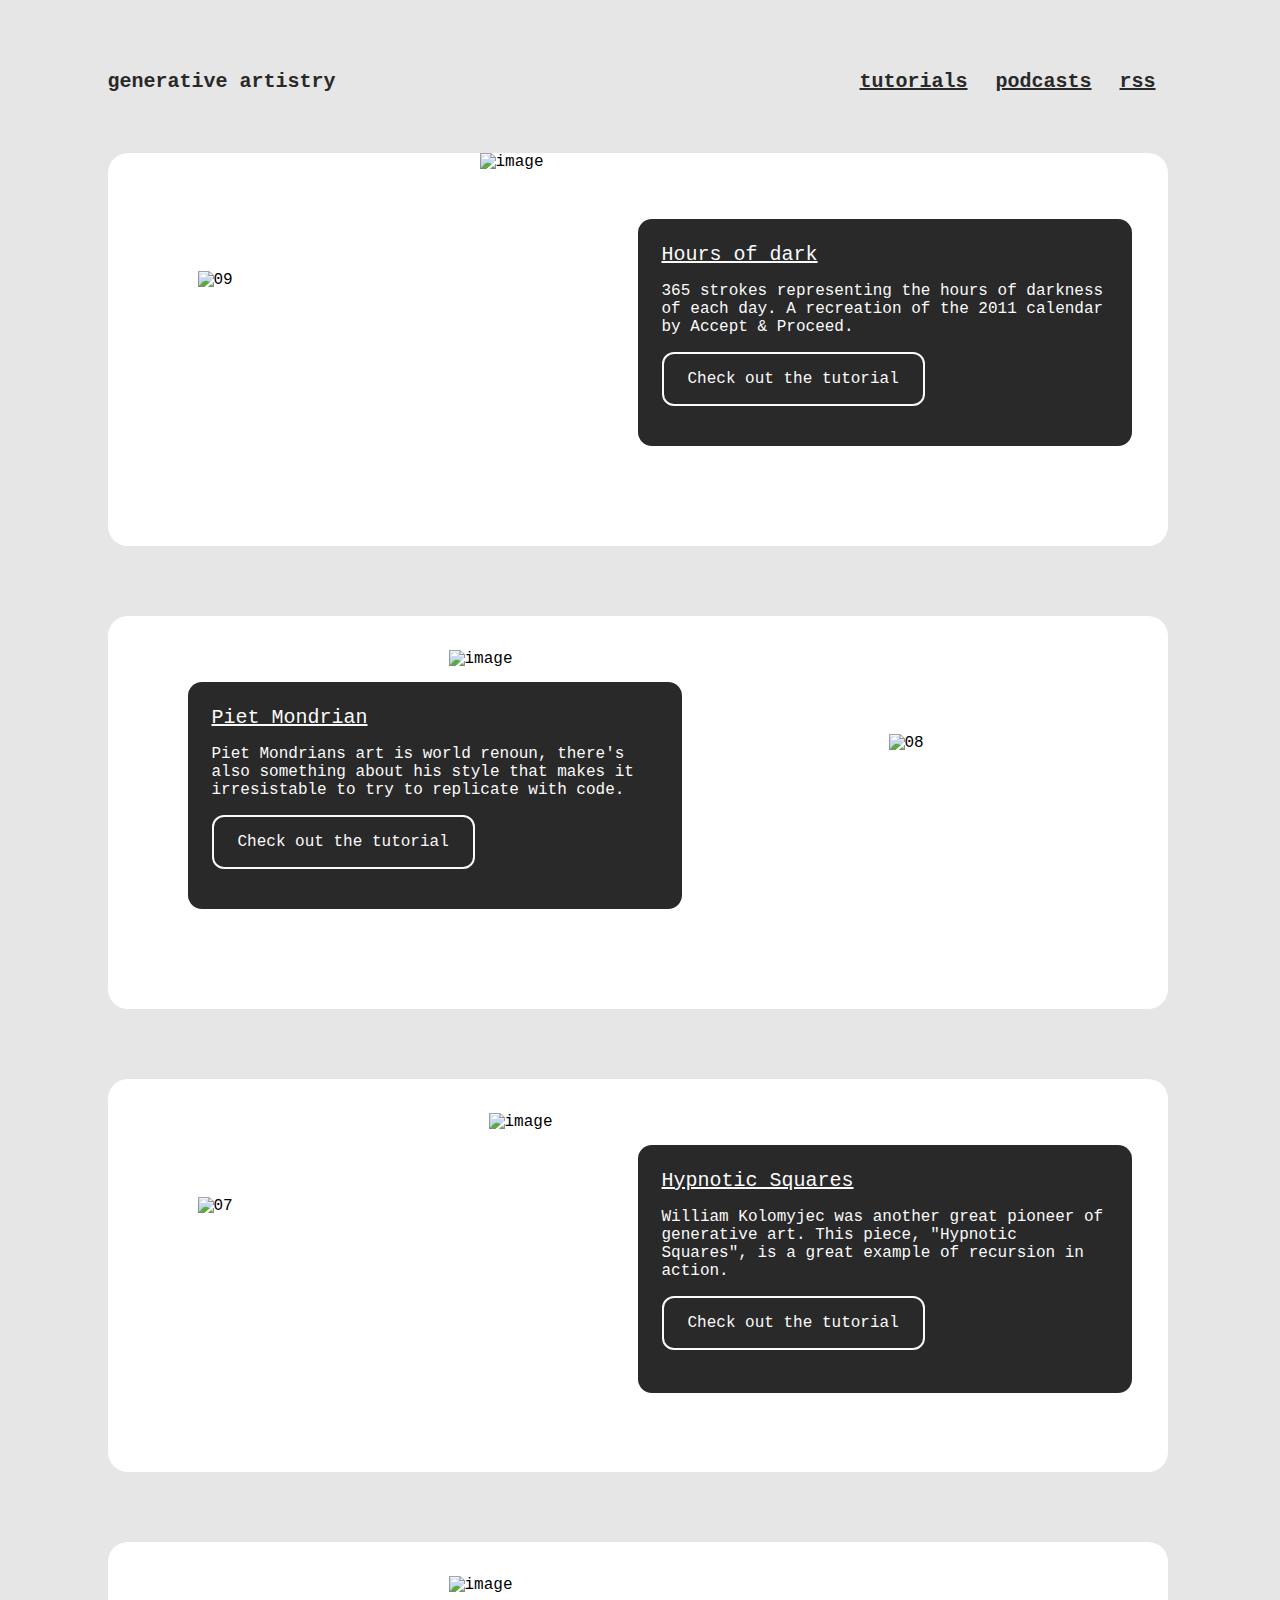
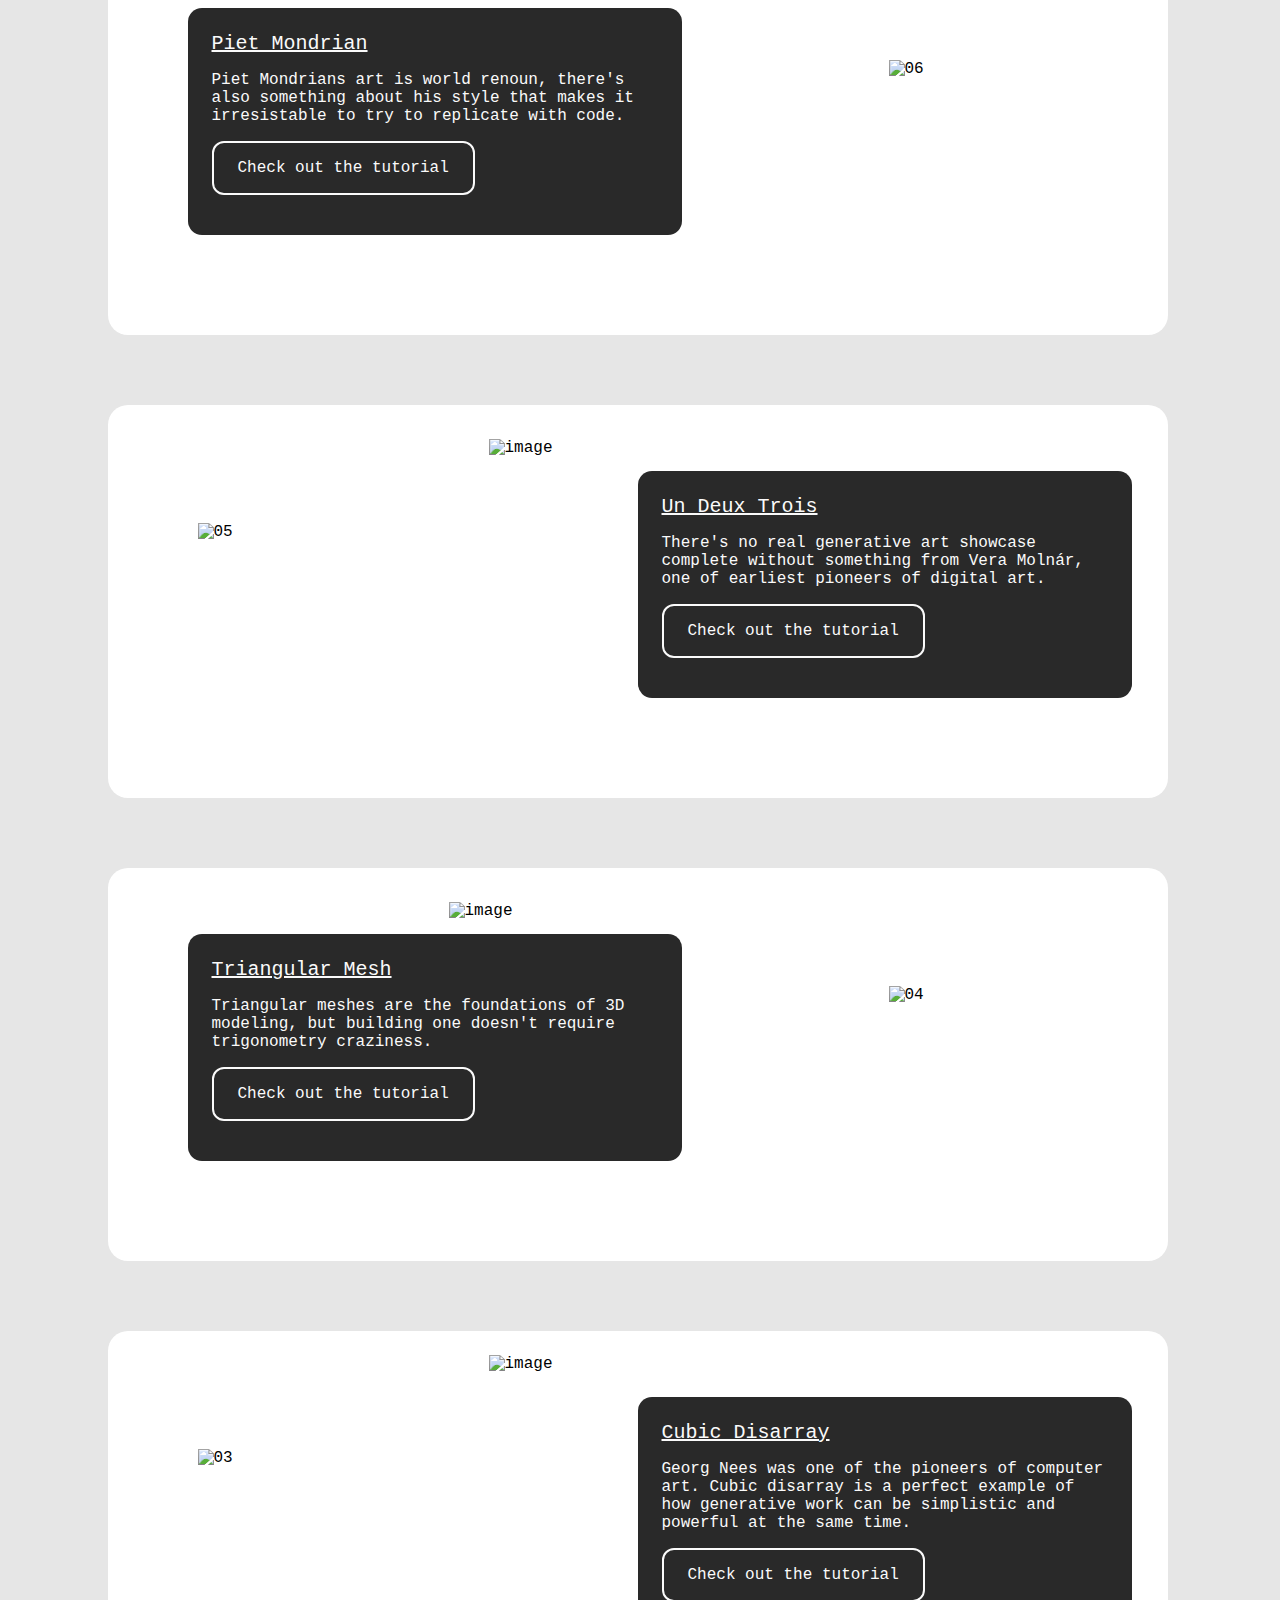
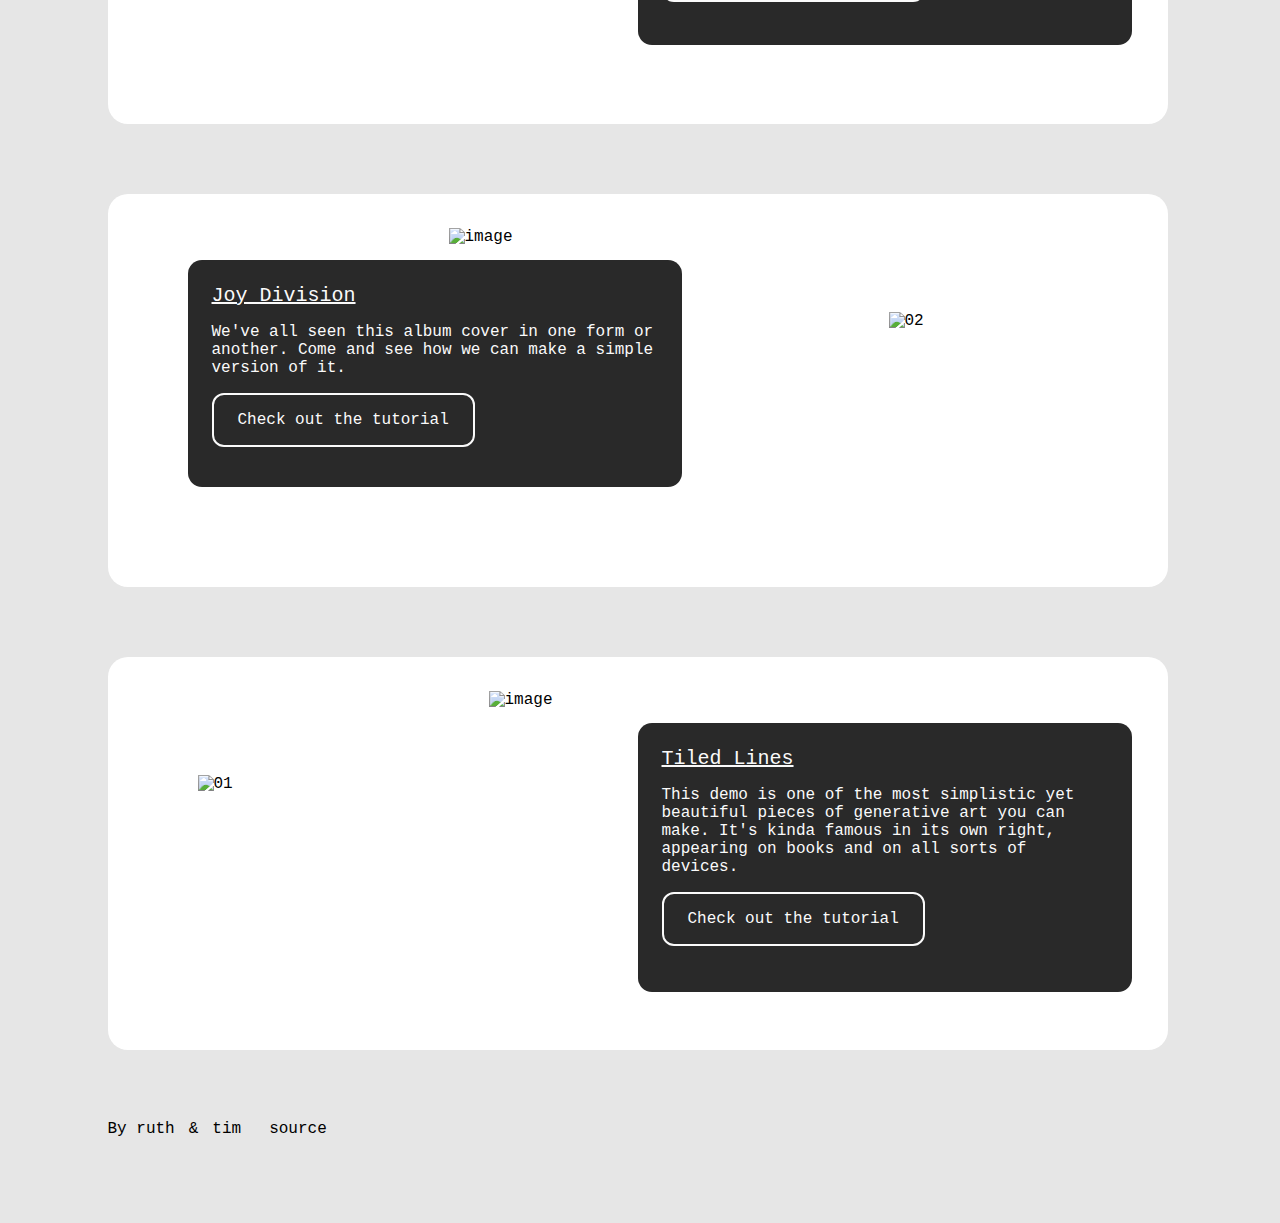
==== desktop.html @ f0839df8 "Add files via upload" ====
<!DOCTYPE html>
<html lang="en">
<head>
    <meta charset="UTF-8">
    <link rel="stylesheet" href="style.css">
    <title>generative artistry</title>
</head>
<body>
    <header class="header"> 
      <div class="container">
        <nav class="navigation grid">
            <a href="#" class="navigation__logo">generative artistry</a>
            <ul class="navigation__list"> 
                <li class="navigation__item"><a href="#" class="navigation__link">tutorials</a></li>
                <li class="ellipse"> <img src="images/Ellipse 1.png" alt=""></li>
                <li class="navigation__item"><a href="#" class="navigation__link">podcasts</a></li>
                <li class="ellipse"> <img src="images/Ellipse 1.png" alt=""></li>
                <li class="navigation__item"><a href="#" class="navigation__link">rss</a></li>
            </ul>
        </nav>
    </div>  
    </header>
    <main class="main">
        <section class="numbers">
            <div class="container grid">
                <div class="rectangles">  
                    <div class="rectangles-items">
                        <div class="number-item">
                            <img src="numbers/09.png" alt="09">
                        </div>    
                        <div class="rectangle-image-item">
                            <img src="images/Rectangles/Rectangle 11.jpg" alt="image">
                        </div>
                        <div class="rec-details-item">
                            <div class="rec-title">Hours of dark</div>
                            <div class="rec-text">365 strokes representing the hours of darkness of each day. A recreation of the 2011 calendar by Accept & Proceed.</div>
                            <a href="#" class="button-check">Check out the tutorial</a>
                        </div>
                    </div>    
                </div>    
            </div>    
        </section>
        <section class="numbers">
            <div class="container grid">
                <div class="rectangles">  
                    <div class="rectangles-items">
                        <div class="number-item8">
                            <img src="numbers/08.png" alt="08">
                        </div>    
                        <div class="rectangle-image-item8">
                            <img src="images/Rectangles/Rectangle 10.jpg" alt="image">
                        </div>
                        <div class="rec-details-item8">
                            <div class="rec-title">Piet Mondrian</div>
                            <div class="rec-text">Piet Mondrians art is world renoun, there's also something about his style that makes it irresistable to try to replicate with code.</div>
                            <a href="#" class="button-check">Check out the tutorial</a>
                        </div>
                    </div>    
                </div>    
            </div>    
        </section>    
        <section class="numbers">
            <div class="container grid">
                <div class="rectangles">  
                    <div class="rectangles-items">
                        <div class="number-item">
                            <img src="numbers/07.png" alt="07">
                        </div>    
                        <div class="rectangle-image-item7">
                            <img src="images/Rectangles/Rectangle 12.jpg" alt="image">
                        </div>
                        <div class="rec-details-item7">
                            <div class="rec-title">Hypnotic Squares</div>
                            <div class="rec-text7">William Kolomyjec was another great pioneer of generative art. This piece, "Hypnotic Squares", is a great example of recursion in action.</div>
                            <a href="#" class="button-check">Check out the tutorial</a>
                        </div>
                    </div>    
                </div>    
            </div>    
        </section>  
        <section class="numbers">
            <div class="container grid">
                <div class="rectangles">  
                    <div class="rectangles-items">
                        <div class="number-item8">
                            <img src="numbers/06.png" alt="06">
                        </div>    
                        <div class="rectangle-image-item8">
                            <img src="images/Rectangles/Rectangle 13.jpg" alt="image">
                        </div>
                        <div class="rec-details-item8">
                            <div class="rec-title">Piet Mondrian</div>
                            <div class="rec-text">Piet Mondrians art is world renoun, there's also something about his style that makes it irresistable to try to replicate with code.</div>
                            <a href="#" class="button-check">Check out the tutorial</a>
                        </div>
                    </div>    
                </div>    
            </div>    
        </section> 
        
        <section class="numbers">
            <div class="container grid">
                <div class="rectangles">  
                    <div class="rectangles-items">
                        <div class="number-item">
                            <img src="numbers/05.png" alt="05">
                        </div>    
                        <div class="rectangle-image-item7">
                            <img src="images/Rectangles/Rectangle 14.jpg" alt="image">
                        </div>
                        <div class="rec-details-item">
                            <div class="rec-title">Un Deux Trois</div>
                            <div class="rec-text">There's no real generative art showcase complete without something from Vera Molnár, one of earliest pioneers of digital art.</div>
                            <a href="#" class="button-check">Check out the tutorial</a>
                        </div>
                    </div>    
                </div>    
            </div>    
        </section>  

        <section class="numbers">
            <div class="container grid">
                <div class="rectangles">  
                    <div class="rectangles-items">
                        <div class="number-item8">
                            <img src="numbers/04.png" alt="04">
                        </div>    
                        <div class="rectangle-image-item8">
                            <img src="images/Rectangles/Rectangle 15.jpg" alt="image">
                        </div>
                        <div class="rec-details-item8">
                            <div class="rec-title">Triangular Mesh</div>
                            <div class="rec-text">Triangular meshes are the foundations of 3D modeling, but building one doesn't require trigonometry craziness.</div>
                            <a href="#" class="button-check">Check out the tutorial</a>
                        </div>
                    </div>    
                </div>    
            </div>    
        </section> 

        <section class="numbers">
            <div class="container grid">
                <div class="rectangles">  
                    <div class="rectangles-items">
                        <div class="number-item">
                            <img src="numbers/03.png" alt="03">
                        </div>    
                        <div class="rectangle-image-item3">
                            <img src="images/Rectangles/Rectangle 16.jpg" alt="image">
                        </div>
                        <div class="rec-details-item7">
                            <div class="rec-title">Cubic Disarray</div>
                            <div class="rec-text7">Georg Nees was one of the pioneers of computer art. Cubic disarray is a perfect example of how generative work can be simplistic and powerful at the same time.</div>
                            <a href="#" class="button-check">Check out the tutorial</a>
                        </div>
                    </div>    
                </div>    
            </div>    
        </section>  

        <section class="numbers">
            <div class="container grid">
                <div class="rectangles">  
                    <div class="rectangles-items">
                        <div class="number-item8">
                            <img src="numbers/02.png" alt="02">
                        </div>    
                        <div class="rectangle-image-item8">
                            <img src="images/Rectangles/Rectangle 17.jpg" alt="image">
                        </div>
                        <div class="rec-details-item8">
                            <div class="rec-title">Joy Division</div>
                            <div class="rec-text">We've all seen this album cover in one form or another. Come and see how we can make a simple version of it.</div>
                            <a href="#" class="button-check">Check out the tutorial</a>
                        </div>
                    </div>    
                </div>    
            </div>    
        </section> 

        <section class="numbers">
            <div class="container grid">
                <div class="rectangles">  
                    <div class="rectangles-items">
                        <div class="number-item">
                            <img src="numbers/01.png" alt="01">
                        </div>    
                        <div class="rectangle-image-item7">
                            <img src="images/Rectangles/Rectangle 18.jpg" alt="image">
                        </div>
                        <div class="rec-details-item1">
                            <div class="rec-title">Tiled Lines</div>
                            <div class="rec-text1">This demo is one of the most simplistic yet beautiful pieces of generative art you can make. It's kinda famous in its own right, appearing on books and on all sorts of devices.</div>
                            <a href="#" class="button-check">Check out the tutorial</a>
                        </div>
                    </div>    
                </div>    
            </div>    
        </section>  

    </main>
    <footer class="footer">
        <div class="container">
            <nav class="footer grid">
                <ul class="footer__list"> 
                    <li class="footer__item">By ruth</li>
                    <li class="footer__item">&</li>
                    <li class="footer__item">tim</li>
                    <li class="ellipse"><img src="images/Ellipse 1.png" alt=""></li>
                    <li class="footer__item">source</li>
                </ul>
                <div class="coffee-logo">
                    <img src="images/coffee logo.png" alt="">
                </div>
            </nav>
    </footer> 
</body>
</html>
---- style.css ----
/* @import url('https://fonts.googleapis.com/css2?family=Roboto+Mono&display=swap'); */

@font-face {
    font-family: 'RobotoMono';
    src: url('Roboto_Mono/RobotoMono-VariableFont_wght.ttf')
}

:root {
    --color-regular: #292929;
    --color-bg: #E6E6E6;
    --color-transparent: #141414;
    --color-rectangles: #FAFAFA;
}

* {
    all: unset;
    display: revert;
}

body {
    font-family: "RobotoMono", monospace;
    background-color: #E6E6E6;
    font-weight: 400;
}

.grid {
    display: grid;
    grid-template-columns: repeat(12, 70px);
    gap: 20px;
}
.container {
    max-width: 1065px;
    margin: 0 auto;
    grid-column: 1/12;
}

.header {
    padding-top: 70px;
    padding-bottom: 60px;
    font-size: 20px;
}

.navigation__logo {
    grid-column: span 3;
    font-size: 20;
    color: var( --color-regular);
    font-weight: 700;

}
.navigation__list {
    grid-column: 9/12;
    list-style: none;
    display: flex;
    margin-right: 0;
}

.ellipse {
    position: relative;
    top: -5px;
}

.ellipse img {
    max-width: 4px;
    max-height: 4px;
    margin-top: 5px;
}

.navigation__item {
    margin-right: 14px;
    margin-left: 14px;

}
.navigation__item:last-child {
    margin-right: 0;
}

.navigation__item:first-child {
    margin-left: 32px;
}

.navigation__link {
    color: var( --color-regular);
    font-weight: 700;
    cursor: pointer;
    text-decoration: underline;
}

.navigation__link:hover {
    color: var(--color-rectangles);
}

.numbers {
    margin-bottom: 70px;
}

.rectangles {
    height: 393px;
    position: relative;
    grid-column: span 12;
    background-color: white;
    border-radius: 20px;
    max-height: 393px;
    box-sizing: border-box; /*для того, чтоыб картинка с цифрой сдвинуоась на 90 px*/
    padding: 90px;
    z-index: -2;
}   

.number-item {
    position: absolute;
    top: 30%;
}

.number-item img {
    max-height: 128px;
}


.rectangle-image-item {
    position: absolute;
    margin-left: 282px;
    margin-top: -8.5%;
    z-index: -1;
}

.rectangle-image-item img {
    max-height: 393px;
}

.rec-details-item {
    box-sizing: content-box;
    position: absolute;
    top: 66px;
    z-index: 3;
    height: 227px;
    max-width: 494px;
    margin-left: 440px;
    background-color: var(--color-transparent);
    border-radius: 14px;
    max-height: 227px;
    opacity: 0.91;
}

.rec-title {
    white-space: nowrap;
    margin-left: 24px;
    margin-top: 24px;
    margin-bottom: 16px;
    font-family: "RobotoMono", monospace;
    font-size: 20px;
    font-weight: 500;
    color: var(--color-rectangles);
    text-decoration: underline;
    
}

.rec-text {
    max-width: 446px;
    font-family: "RobotoMono", monospace;
    font-size: 16px;
    margin: 16px 24px;
    color: var(--color-rectangles);
    max-height: 63px;
}

.button-check {
    display: inline-block;
    color: var(--color-rectangles);
    text-decoration: none;
    user-select: none;
    padding: 16px 24px;
    outline: none;
    border: 2px solid;
    border-radius: 12px;
    margin-left: 24px;
    background-color: var(--color-transparent);
    cursor: pointer;
} 


.button-check:hover {
    background-color: #fff; /* Белый фон при наведении */
    color: #000; /* Черный текст при наведении */
}

  .rec-details-item8 {
    box-sizing: content-box;
    position: absolute;
    top: 66px;
    z-index: 3;
    height: 227px;
    max-width: 494px;
    margin-right: 440px;
    background-color: var(--color-transparent);
    border-radius: 14px;
    max-height: 227px;
    opacity: 0.91;
    left: 80px;
}

.rectangle-image-item8 {
    position: absolute;
    margin-left: 251px;
    margin-top: -56px;
    z-index: -1;
}

.rectangle-image-item8 img {
    max-height: 329.8px;
}

.number-item8 {
    position: absolute;
    top: 30%;
    margin-left: 691px;
    
}

.number-item8 img {
    max-height: 128px;
}

.rectangle-image-item7 {
    position: absolute;
    margin-left: 291px;
    margin-top: -56px;
    z-index: -1;
}

.rectangle-image-item7 img {
    max-height: 329.8px;
}

.rec-details-item7 {
    box-sizing: content-box;
    position: absolute;
    top: 66px;
    z-index: 3;
    height: 248px;
    max-width: 494px;
    margin-left: 440px;
    background-color: var(--color-transparent);
    border-radius: 14px;
    max-height: 248px;
    opacity: 0.91;
}

.rec-text7 {
    max-width: 446px;
    font-family: "RobotoMono", monospace;
    font-size: 16px;
    margin: 16px 24px;
    color: var(--color-rectangles);
    max-height: 84px;
}

.rectangle-image-item3 {
    position: absolute;
    margin-left: 291px;
    margin-top: -66px;
    z-index: -1;
}

.rectangle-image-item3 img {
    max-height: 329.8px;
}

.rec-details-item1 {
    box-sizing: content-box;
    position: absolute;
    top: 66px;
    z-index: 3;
    height: 269px;
    max-width: 494px;
    margin-left: 440px;
    background-color: var(--color-transparent);
    border-radius: 14px;
    max-height: 269px;
    opacity: 0.91;
}

.rec-text1 {
    max-width: 446px;
    font-family: "RobotoMono", monospace;
    font-size: 16px;
    margin: 16px 24px;
    color: var(--color-rectangles);
    max-height: 105px;
}

.footer {
    margin-bottom: 83px;
}

.footer__list {
    grid-column: span 3;
    list-style: none;
    display: flex;
    margin-right: 0;

}

.footer__item {
    white-space: nowrap;
    margin-right: 14px;
    
}

.footer__item:last-child {
    margin-left: 14px;
}

.coffee-logo {
    grid-column: 12;
    max-width: 44px;
    max-height: 44px;
    position: relative;
    top: -19px;
}
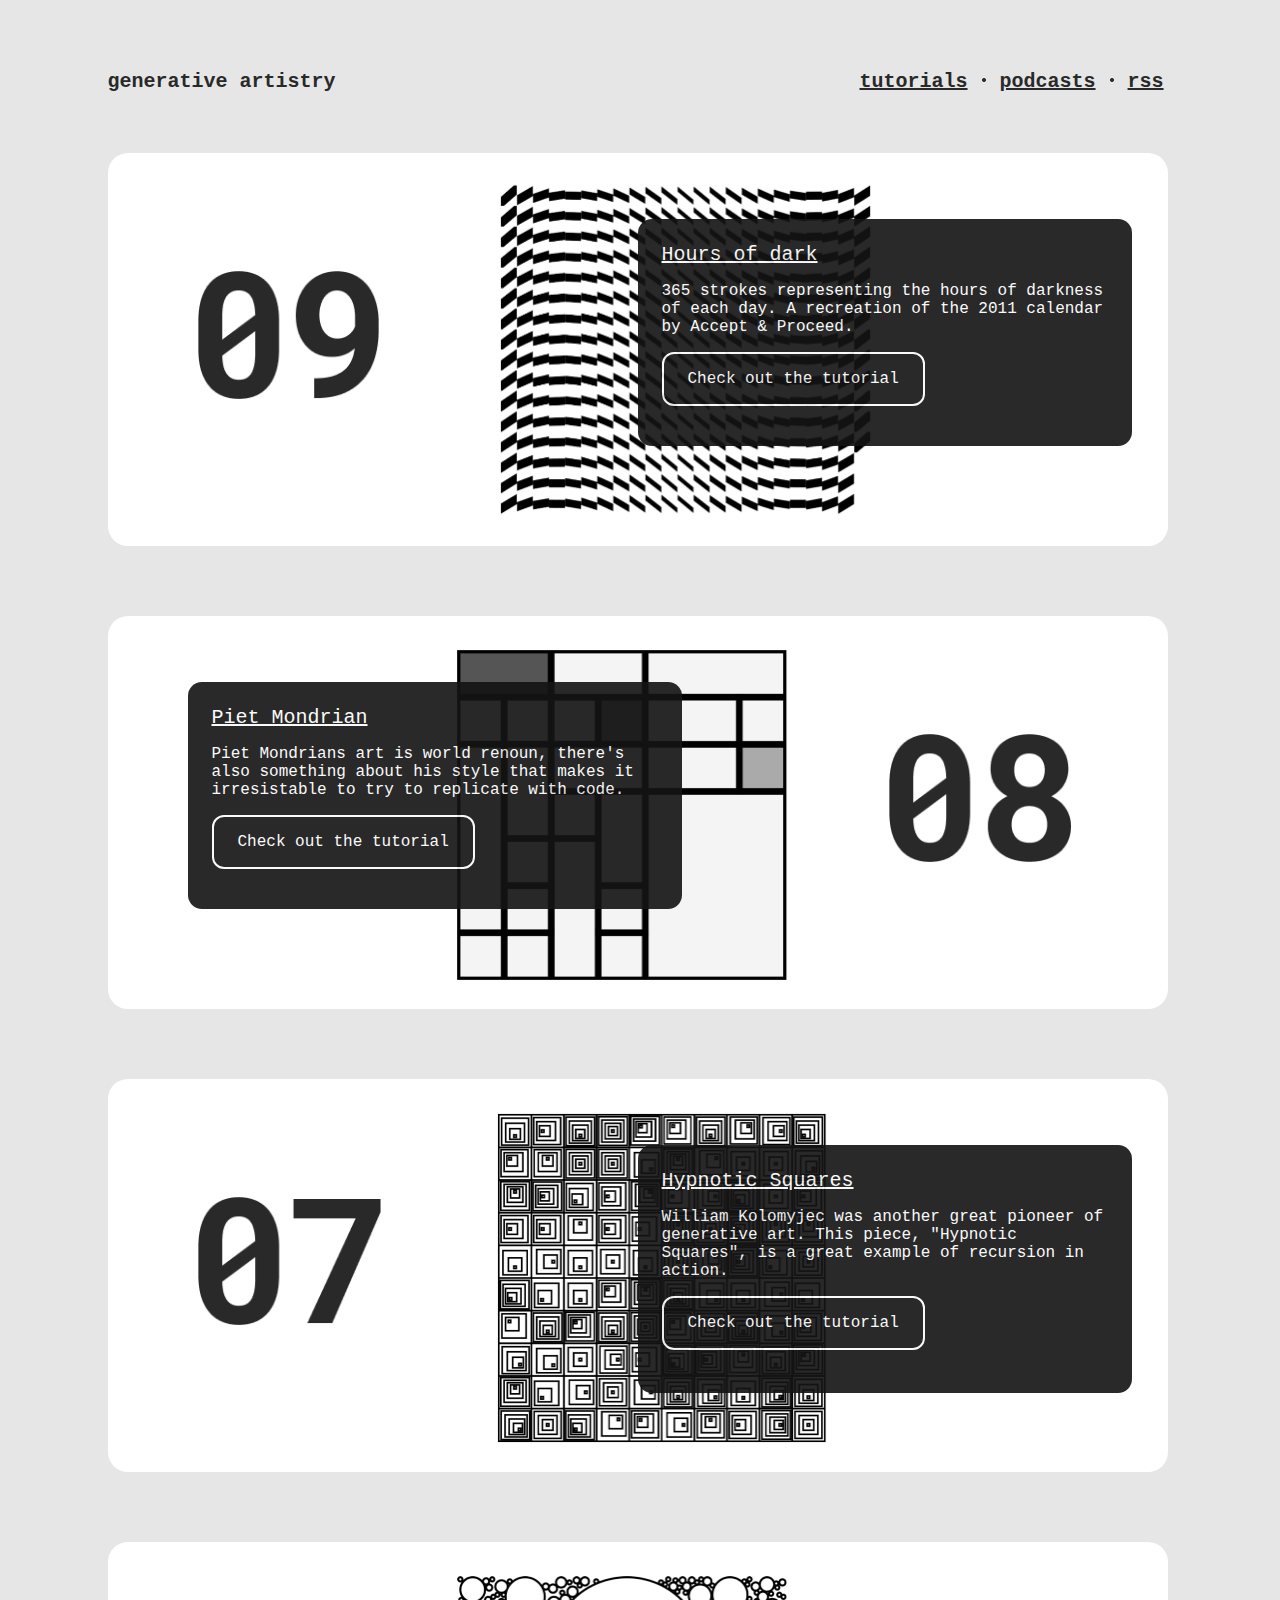
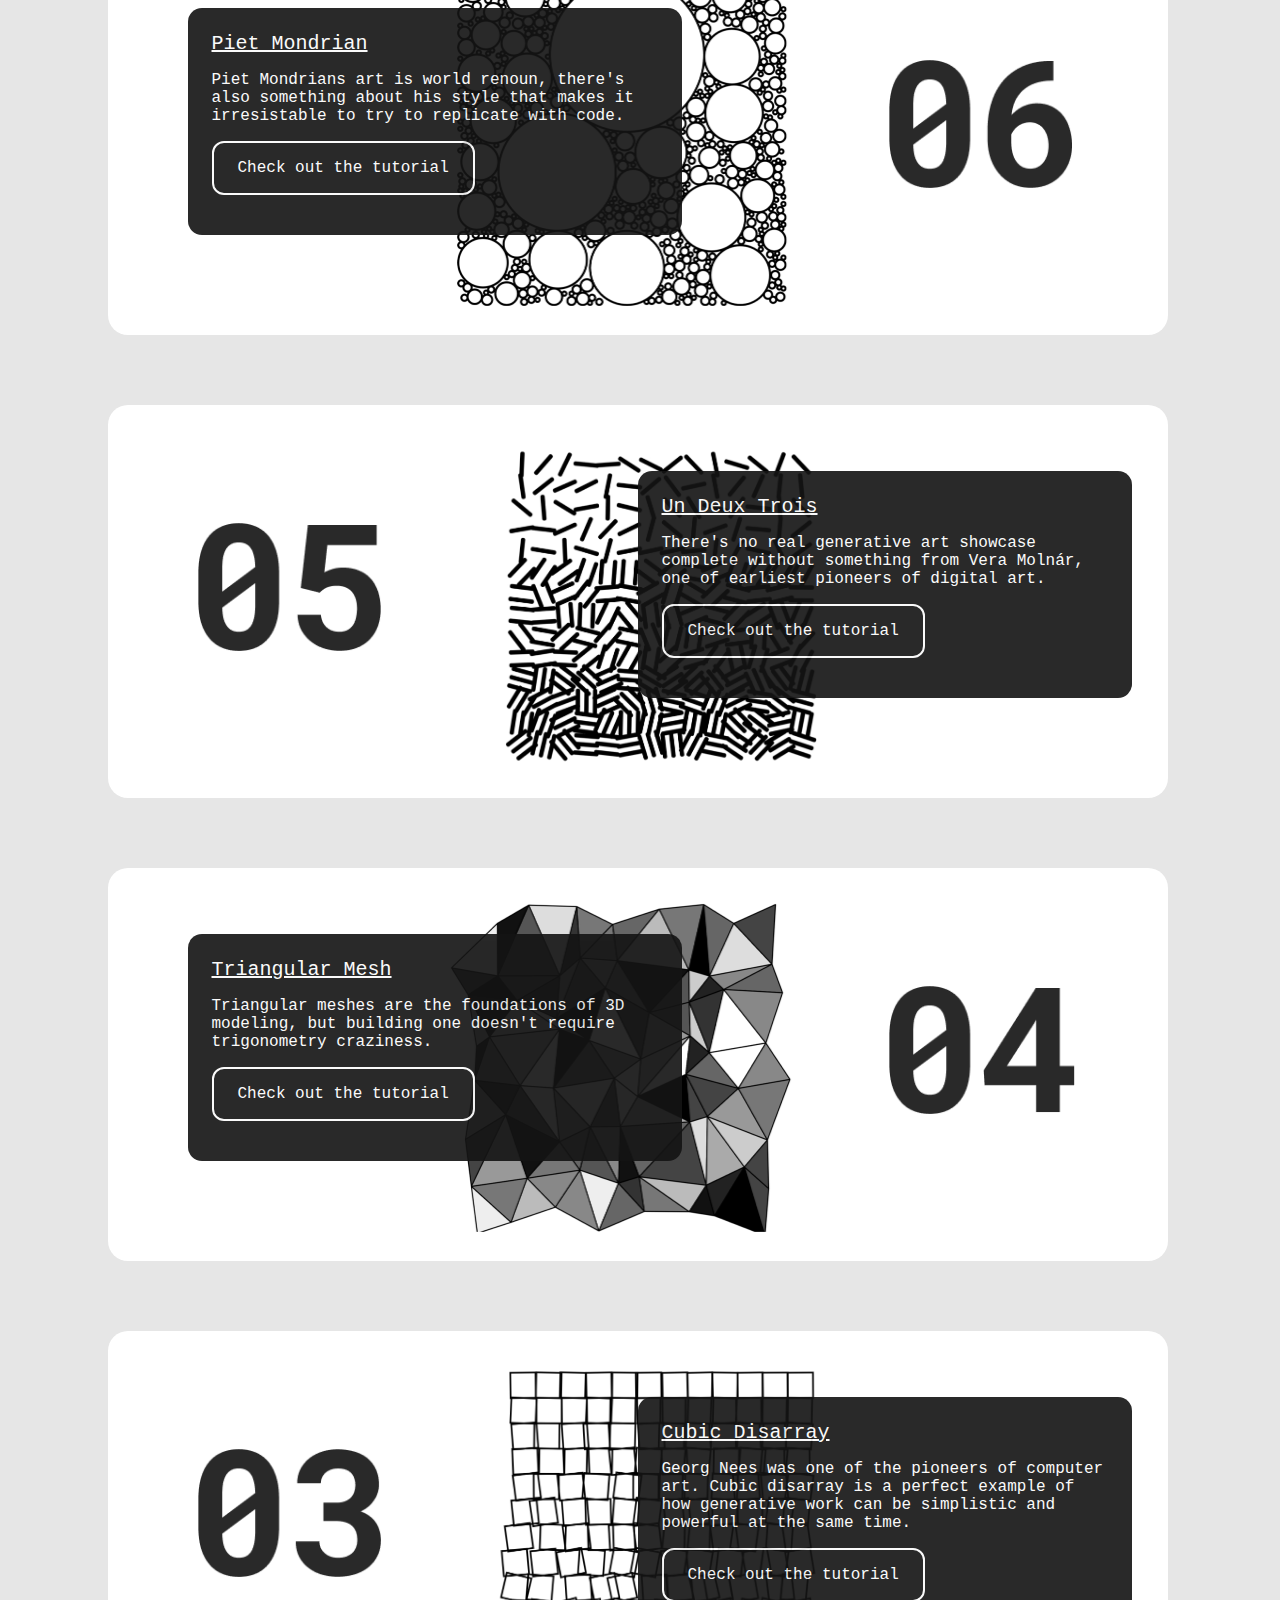
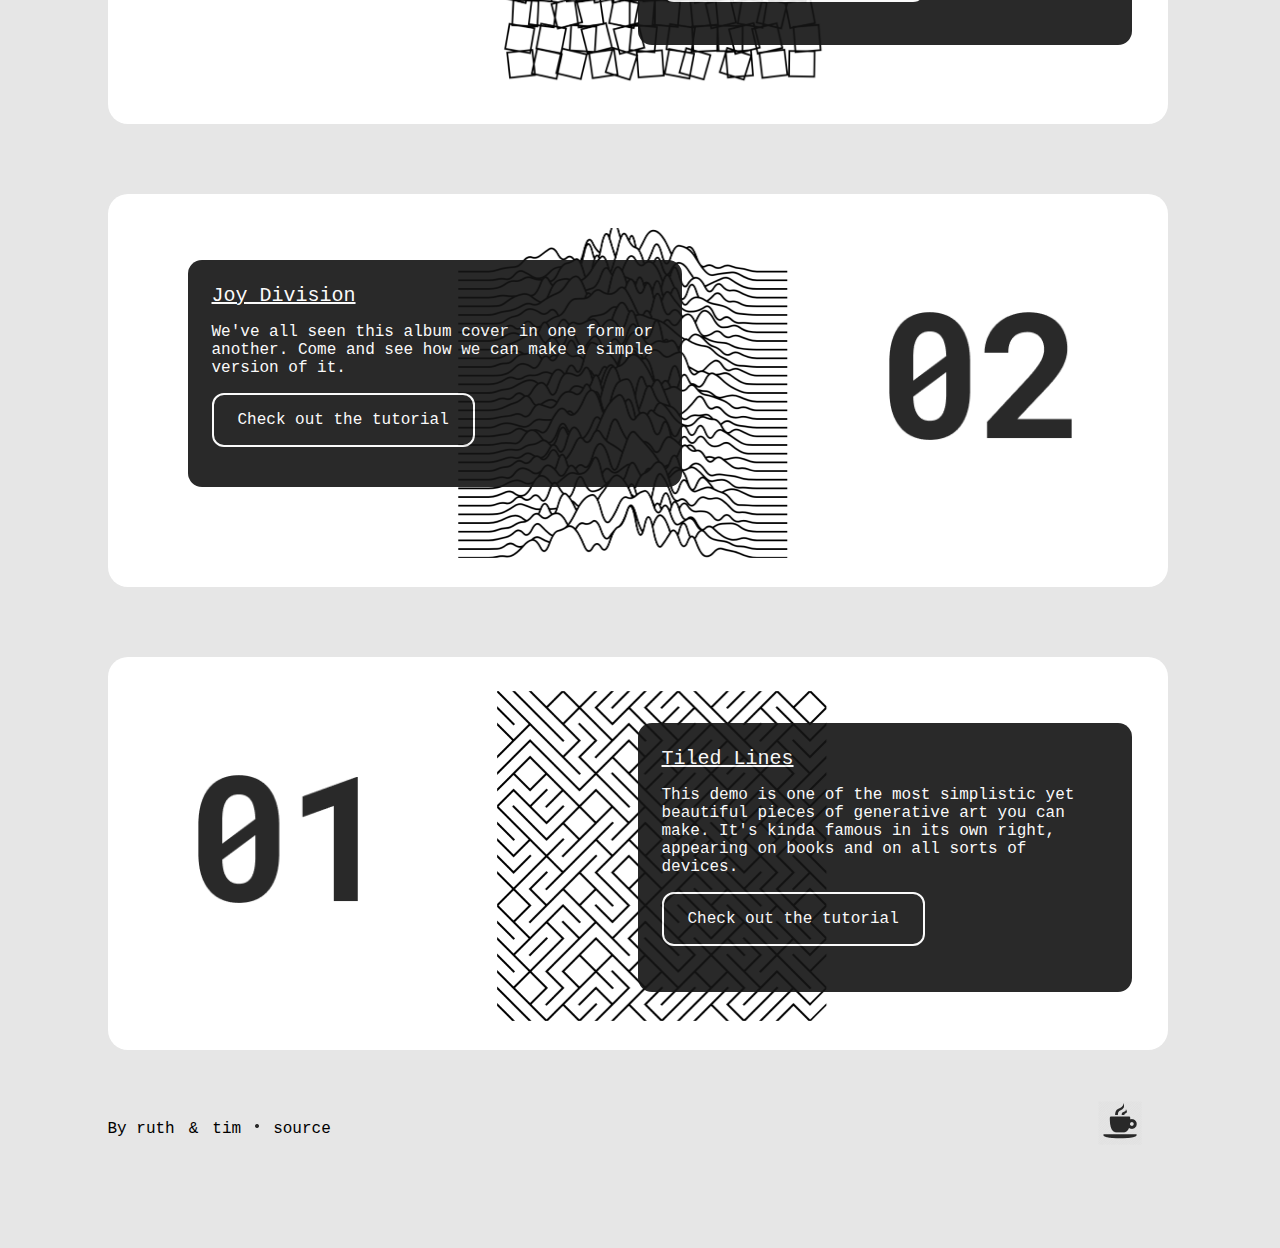
==== commit 876531cd: "Add files via upload" ====
--- a/desktop.html
+++ b/desktop.html
@@ -26,7 +26,7 @@
                 <div class="rectangles">  
                     <div class="rectangles-items">
                         <div class="number-item">
-                            <img src="numbers/09.png" alt="09">
+                            <img src="images/numbers/09.png" alt="09">
                         </div>    
                         <div class="rectangle-image-item">
                             <img src="images/Rectangles/Rectangle 11.jpg" alt="image">
@@ -45,7 +45,7 @@
                 <div class="rectangles">  
                     <div class="rectangles-items">
                         <div class="number-item8">
-                            <img src="numbers/08.png" alt="08">
+                            <img src="images/numbers/08.png" alt="08">
                         </div>    
                         <div class="rectangle-image-item8">
                             <img src="images/Rectangles/Rectangle 10.jpg" alt="image">
@@ -64,7 +64,7 @@
                 <div class="rectangles">  
                     <div class="rectangles-items">
                         <div class="number-item">
-                            <img src="numbers/07.png" alt="07">
+                            <img src="images/numbers/07.png" alt="07">
                         </div>    
                         <div class="rectangle-image-item7">
                             <img src="images/Rectangles/Rectangle 12.jpg" alt="image">
@@ -83,7 +83,7 @@
                 <div class="rectangles">  
                     <div class="rectangles-items">
                         <div class="number-item8">
-                            <img src="numbers/06.png" alt="06">
+                            <img src="images/numbers/06.png" alt="06">
                         </div>    
                         <div class="rectangle-image-item8">
                             <img src="images/Rectangles/Rectangle 13.jpg" alt="image">
@@ -103,7 +103,7 @@
                 <div class="rectangles">  
                     <div class="rectangles-items">
                         <div class="number-item">
-                            <img src="numbers/05.png" alt="05">
+                            <img src="images/numbers/05.png" alt="05">
                         </div>    
                         <div class="rectangle-image-item7">
                             <img src="images/Rectangles/Rectangle 14.jpg" alt="image">
@@ -123,7 +123,7 @@
                 <div class="rectangles">  
                     <div class="rectangles-items">
                         <div class="number-item8">
-                            <img src="numbers/04.png" alt="04">
+                            <img src="images/numbers/04.png" alt="04">
                         </div>    
                         <div class="rectangle-image-item8">
                             <img src="images/Rectangles/Rectangle 15.jpg" alt="image">
@@ -143,7 +143,7 @@
                 <div class="rectangles">  
                     <div class="rectangles-items">
                         <div class="number-item">
-                            <img src="numbers/03.png" alt="03">
+                            <img src="images/numbers/03.png" alt="03">
                         </div>    
                         <div class="rectangle-image-item3">
                             <img src="images/Rectangles/Rectangle 16.jpg" alt="image">
@@ -163,7 +163,7 @@
                 <div class="rectangles">  
                     <div class="rectangles-items">
                         <div class="number-item8">
-                            <img src="numbers/02.png" alt="02">
+                            <img src="images/numbers/02.png" alt="02">
                         </div>    
                         <div class="rectangle-image-item8">
                             <img src="images/Rectangles/Rectangle 17.jpg" alt="image">
@@ -183,7 +183,7 @@
                 <div class="rectangles">  
                     <div class="rectangles-items">
                         <div class="number-item">
-                            <img src="numbers/01.png" alt="01">
+                            <img src="images/numbers/01.png" alt="01">
                         </div>    
                         <div class="rectangle-image-item7">
                             <img src="images/Rectangles/Rectangle 18.jpg" alt="image">
